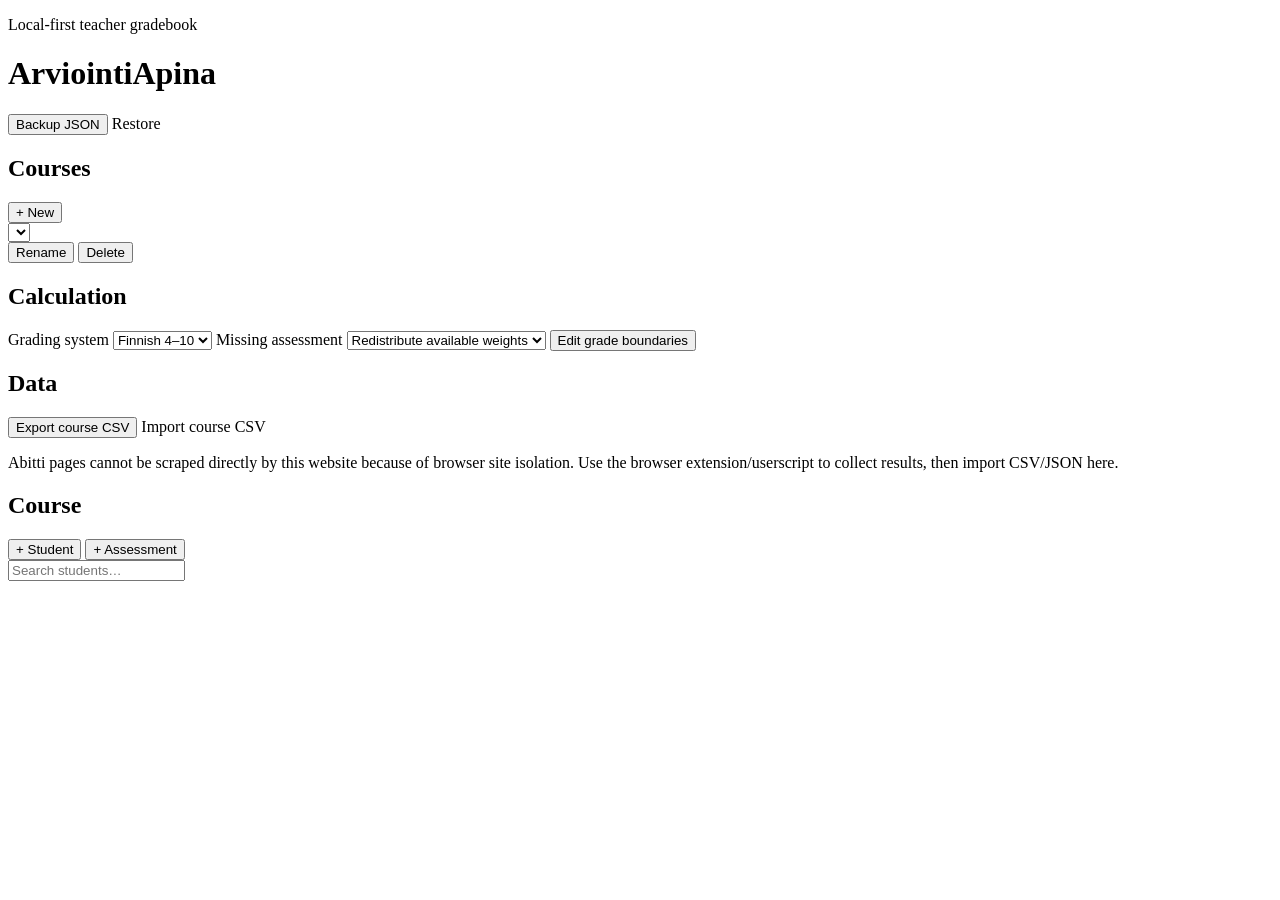
==== web/index.html @ 7890946b "Add web app: web/index.html" ====
<!doctype html>
<html lang="en">
<head>
  <meta charset="utf-8">
  <meta name="viewport" content="width=device-width,initial-scale=1">
  <meta name="description" content="ArviointiApina — local-first course gradebook for Abitti results and weighted course grades.">
  <title>ArviointiApina</title>
  <link rel="stylesheet" href="./styles.css">
</head>
<body>
  <header class="topbar">
    <div>
      <p class="eyebrow">Local-first teacher gradebook</p>
      <h1>ArviointiApina</h1>
    </div>
    <div class="top-actions">
      <button id="export-backup">Backup JSON</button>
      <label class="button" for="restore-backup">Restore</label>
      <input id="restore-backup" type="file" accept=".json,application/json" hidden>
    </div>
  </header>

  <main class="shell">
    <aside class="sidebar">
      <section class="panel">
        <div class="section-head">
          <h2>Courses</h2>
          <button id="add-course" class="small primary">+ New</button>
        </div>
        <select id="course-select" class="wide"></select>
        <div class="button-row">
          <button id="rename-course" class="small">Rename</button>
          <button id="delete-course" class="small danger">Delete</button>
        </div>
      </section>

      <section class="panel">
        <h2>Calculation</h2>
        <label>Grading system
          <select id="grading-system" class="wide">
            <option value="finnish">Finnish 4–10</option>
            <option value="ib">IB 1–7</option>
          </select>
        </label>
        <label>Missing assessment
          <select id="missing-policy" class="wide">
            <option value="redistribute">Redistribute available weights</option>
            <option value="zero">Count missing as zero</option>
          </select>
        </label>
        <button id="edit-boundaries" class="wide">Edit grade boundaries</button>
      </section>

      <section class="panel">
        <h2>Data</h2>
        <button id="export-csv" class="wide">Export course CSV</button>
        <label class="button wide" for="import-csv">Import course CSV</label>
        <input id="import-csv" type="file" accept=".csv,text/csv" hidden>
        <p class="hint">Abitti pages cannot be scraped directly by this website because of browser site isolation. Use the browser extension/userscript to collect results, then import CSV/JSON here.</p>
      </section>
    </aside>

    <section class="workspace">
      <div class="workspace-head">
        <div>
          <p id="course-meta" class="eyebrow"></p>
          <h2 id="course-title">Course</h2>
        </div>
        <div class="button-row">
          <button id="add-student">+ Student</button>
          <button id="add-assessment" class="primary">+ Assessment</button>
        </div>
      </div>

      <div id="summary" class="summary-grid"></div>

      <section class="table-card">
        <div class="table-toolbar">
          <input id="student-search" type="search" placeholder="Search students…">
          <span id="weight-status" class="pill"></span>
        </div>
        <div class="table-wrap">
          <table id="gradebook">
            <thead></thead>
            <tbody></tbody>
          </table>
        </div>
      </section>
    </section>
  </main>

  <dialog id="weights-dialog">
    <form method="dialog" class="dialog-card">
      <div class="section-head">
        <div>
          <p class="eyebrow">Individual weighting</p>
          <h2 id="weights-student"></h2>
        </div>
        <button value="cancel" class="small">Close</button>
      </div>
      <p class="hint">Blank = course default. 0 = exclude this assessment for this student.</p>
      <div id="weights-fields"></div>
      <div class="button-row end">
        <button id="reset-weights" type="button">Reset overrides</button>
        <button id="save-weights" type="button" class="primary">Save</button>
      </div>
    </form>
  </dialog>

  <dialog id="boundaries-dialog">
    <form method="dialog" class="dialog-card">
      <div class="section-head">
        <h2>Grade boundaries</h2>
        <button value="cancel" class="small">Close</button>
      </div>
      <p class="hint">JSON object where each grade maps to the minimum weighted percentage.</p>
      <textarea id="boundaries-json" rows="14"></textarea>
      <div class="button-row end">
        <button id="save-boundaries" type="button" class="primary">Save</button>
      </div>
    </form>
  </dialog>

  <div id="toast" role="status" aria-live="polite"></div>
  <script type="module" src="./app.js"></script>
</body>
</html>
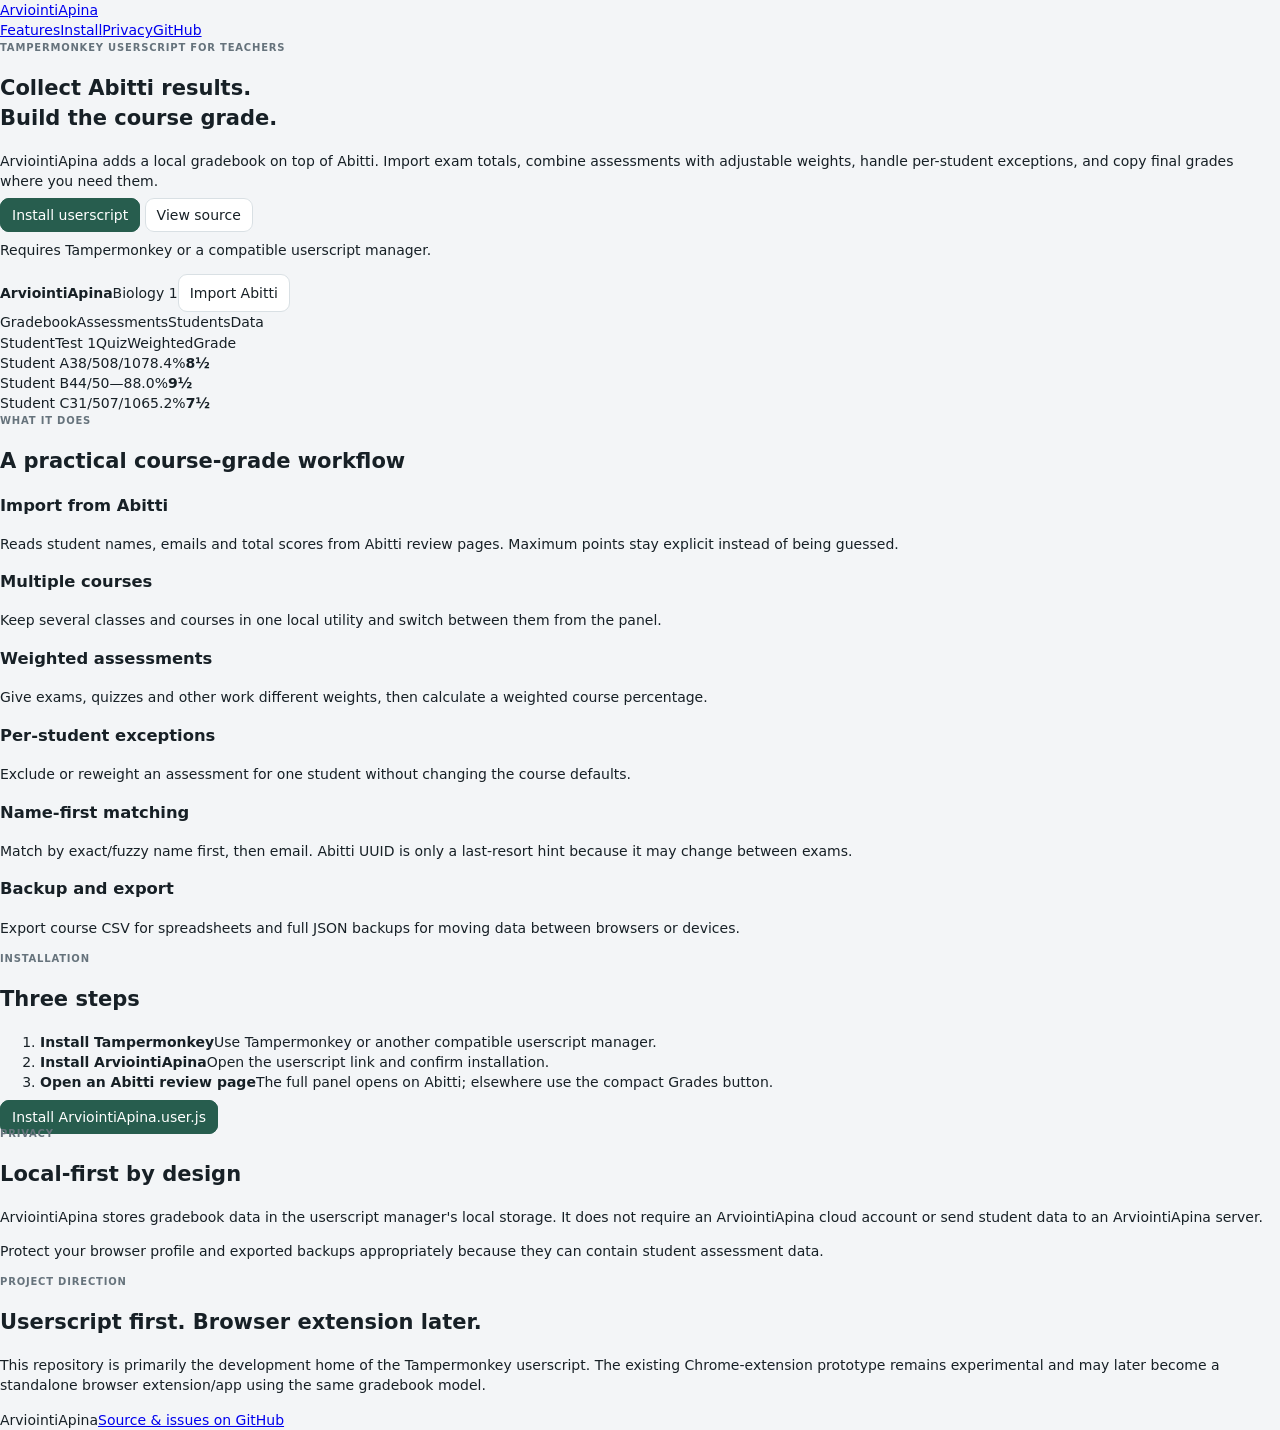
==== commit 86998035: "Turn website into userscript landing page" ====
--- a/web/index.html
+++ b/web/index.html
@@ -1,127 +1,71 @@
 <!doctype html>
 <html lang="en">
 <head>
-  <meta charset="utf-8">
-  <meta name="viewport" content="width=device-width,initial-scale=1">
-  <meta name="description" content="ArviointiApina — local-first course gradebook for Abitti results and weighted course grades.">
-  <title>ArviointiApina</title>
-  <link rel="stylesheet" href="./styles.css">
+<meta charset="utf-8"><meta name="viewport" content="width=device-width,initial-scale=1">
+<meta name="description" content="ArviointiApina is a local-first Tampermonkey gradebook for Abitti.">
+<title>ArviointiApina — Abitti grading helper</title>
+<link rel="stylesheet" href="./styles.css">
 </head>
 <body>
-  <header class="topbar">
-    <div>
-      <p class="eyebrow">Local-first teacher gradebook</p>
-      <h1>ArviointiApina</h1>
+<header class="site-header">
+  <a class="brand" href="./">ArviointiApina</a>
+  <nav><a href="#features">Features</a><a href="#install">Install</a><a href="#privacy">Privacy</a><a href="https://github.com/ljrant/ArviointiApina">GitHub</a></nav>
+</header>
+<main>
+<section class="hero">
+  <div>
+    <p class="eyebrow">Tampermonkey userscript for teachers</p>
+    <h1>Collect Abitti results.<br>Build the course grade.</h1>
+    <p class="lead">ArviointiApina adds a local gradebook on top of Abitti. Import exam totals, combine assessments with adjustable weights, handle per-student exceptions, and copy final grades where you need them.</p>
+    <div class="actions">
+      <a class="button primary" href="https://raw.githubusercontent.com/ljrant/ArviointiApina/main/userscript/ArviointiApina.user.js">Install userscript</a>
+      <a class="button" href="https://github.com/ljrant/ArviointiApina">View source</a>
     </div>
-    <div class="top-actions">
-      <button id="export-backup">Backup JSON</button>
-      <label class="button" for="restore-backup">Restore</label>
-      <input id="restore-backup" type="file" accept=".json,application/json" hidden>
+    <p class="fine">Requires Tampermonkey or a compatible userscript manager.</p>
+  </div>
+  <div class="mockup">
+    <div class="mock-top"><strong>ArviointiApina</strong><span>Biology 1</span><button>Import Abitti</button></div>
+    <div class="tabs"><span class="active">Gradebook</span><span>Assessments</span><span>Students</span><span>Data</span></div>
+    <div class="mock-table">
+      <div class="row head"><span>Student</span><span>Test 1</span><span>Quiz</span><span>Weighted</span><span>Grade</span></div>
+      <div class="row"><span>Student A</span><span>38/50</span><span>8/10</span><span>78.4%</span><strong>8½</strong></div>
+      <div class="row"><span>Student B</span><span>44/50</span><span>—</span><span>88.0%</span><strong>9½</strong></div>
+      <div class="row"><span>Student C</span><span>31/50</span><span>7/10</span><span>65.2%</span><strong>7½</strong></div>
     </div>
-  </header>
+  </div>
+</section>
 
-  <main class="shell">
-    <aside class="sidebar">
-      <section class="panel">
-        <div class="section-head">
-          <h2>Courses</h2>
-          <button id="add-course" class="small primary">+ New</button>
-        </div>
-        <select id="course-select" class="wide"></select>
-        <div class="button-row">
-          <button id="rename-course" class="small">Rename</button>
-          <button id="delete-course" class="small danger">Delete</button>
-        </div>
-      </section>
+<section id="features" class="section">
+  <p class="eyebrow">What it does</p><h2>A practical course-grade workflow</h2>
+  <div class="feature-grid">
+    <article><h3>Import from Abitti</h3><p>Reads student names, emails and total scores from Abitti review pages. Maximum points stay explicit instead of being guessed.</p></article>
+    <article><h3>Multiple courses</h3><p>Keep several classes and courses in one local utility and switch between them from the panel.</p></article>
+    <article><h3>Weighted assessments</h3><p>Give exams, quizzes and other work different weights, then calculate a weighted course percentage.</p></article>
+    <article><h3>Per-student exceptions</h3><p>Exclude or reweight an assessment for one student without changing the course defaults.</p></article>
+    <article><h3>Name-first matching</h3><p>Match by exact/fuzzy name first, then email. Abitti UUID is only a last-resort hint because it may change between exams.</p></article>
+    <article><h3>Backup and export</h3><p>Export course CSV for spreadsheets and full JSON backups for moving data between browsers or devices.</p></article>
+  </div>
+</section>
 
-      <section class="panel">
-        <h2>Calculation</h2>
-        <label>Grading system
-          <select id="grading-system" class="wide">
-            <option value="finnish">Finnish 4–10</option>
-            <option value="ib">IB 1–7</option>
-          </select>
-        </label>
-        <label>Missing assessment
-          <select id="missing-policy" class="wide">
-            <option value="redistribute">Redistribute available weights</option>
-            <option value="zero">Count missing as zero</option>
-          </select>
-        </label>
-        <button id="edit-boundaries" class="wide">Edit grade boundaries</button>
-      </section>
+<section id="install" class="section install">
+  <p class="eyebrow">Installation</p><h2>Three steps</h2>
+  <ol>
+    <li><strong>Install Tampermonkey</strong><span>Use Tampermonkey or another compatible userscript manager.</span></li>
+    <li><strong>Install ArviointiApina</strong><span>Open the userscript link and confirm installation.</span></li>
+    <li><strong>Open an Abitti review page</strong><span>The full panel opens on Abitti; elsewhere use the compact Grades button.</span></li>
+  </ol>
+  <a class="button primary large" href="https://raw.githubusercontent.com/ljrant/ArviointiApina/main/userscript/ArviointiApina.user.js">Install ArviointiApina.user.js</a>
+</section>
 
-      <section class="panel">
-        <h2>Data</h2>
-        <button id="export-csv" class="wide">Export course CSV</button>
-        <label class="button wide" for="import-csv">Import course CSV</label>
-        <input id="import-csv" type="file" accept=".csv,text/csv" hidden>
-        <p class="hint">Abitti pages cannot be scraped directly by this website because of browser site isolation. Use the browser extension/userscript to collect results, then import CSV/JSON here.</p>
-      </section>
-    </aside>
+<section id="privacy" class="section split">
+  <div><p class="eyebrow">Privacy</p><h2>Local-first by design</h2></div>
+  <div><p>ArviointiApina stores gradebook data in the userscript manager's local storage. It does not require an ArviointiApina cloud account or send student data to an ArviointiApina server.</p><p>Protect your browser profile and exported backups appropriately because they can contain student assessment data.</p></div>
+</section>
 
-    <section class="workspace">
-      <div class="workspace-head">
-        <div>
-          <p id="course-meta" class="eyebrow"></p>
-          <h2 id="course-title">Course</h2>
-        </div>
-        <div class="button-row">
-          <button id="add-student">+ Student</button>
-          <button id="add-assessment" class="primary">+ Assessment</button>
-        </div>
-      </div>
-
-      <div id="summary" class="summary-grid"></div>
-
-      <section class="table-card">
-        <div class="table-toolbar">
-          <input id="student-search" type="search" placeholder="Search students…">
-          <span id="weight-status" class="pill"></span>
-        </div>
-        <div class="table-wrap">
-          <table id="gradebook">
-            <thead></thead>
-            <tbody></tbody>
-          </table>
-        </div>
-      </section>
-    </section>
-  </main>
-
-  <dialog id="weights-dialog">
-    <form method="dialog" class="dialog-card">
-      <div class="section-head">
-        <div>
-          <p class="eyebrow">Individual weighting</p>
-          <h2 id="weights-student"></h2>
-        </div>
-        <button value="cancel" class="small">Close</button>
-      </div>
-      <p class="hint">Blank = course default. 0 = exclude this assessment for this student.</p>
-      <div id="weights-fields"></div>
-      <div class="button-row end">
-        <button id="reset-weights" type="button">Reset overrides</button>
-        <button id="save-weights" type="button" class="primary">Save</button>
-      </div>
-    </form>
-  </dialog>
-
-  <dialog id="boundaries-dialog">
-    <form method="dialog" class="dialog-card">
-      <div class="section-head">
-        <h2>Grade boundaries</h2>
-        <button value="cancel" class="small">Close</button>
-      </div>
-      <p class="hint">JSON object where each grade maps to the minimum weighted percentage.</p>
-      <textarea id="boundaries-json" rows="14"></textarea>
-      <div class="button-row end">
-        <button id="save-boundaries" type="button" class="primary">Save</button>
-      </div>
-    </form>
-  </dialog>
-
-  <div id="toast" role="status" aria-live="polite"></div>
-  <script type="module" src="./app.js"></script>
-</body>
-</html>
+<section class="section roadmap">
+  <div><p class="eyebrow">Project direction</p><h2>Userscript first. Browser extension later.</h2></div>
+  <p>This repository is primarily the development home of the Tampermonkey userscript. The existing Chrome-extension prototype remains experimental and may later become a standalone browser extension/app using the same gradebook model.</p>
+</section>
+</main>
+<footer><span>ArviointiApina</span><a href="https://github.com/ljrant/ArviointiApina">Source & issues on GitHub</a></footer>
+</body></html>
--- a/web/styles.css
+++ b/web/styles.css
@@ -0,0 +1,44 @@
+:root {
+  color-scheme: light;
+  --bg:#f3f5f7; --surface:#fff; --surface-2:#f8fafb; --text:#172026;
+  --muted:#66737c; --border:#d9e0e4; --accent:#275d4e; --accent-2:#e7f1ed;
+  --danger:#a02f2f; --shadow:0 12px 35px rgba(28,42,49,.08); --radius:14px;
+}
+*{box-sizing:border-box}
+body{margin:0;background:var(--bg);color:var(--text);font:14px/1.45 Inter,ui-sans-serif,system-ui,-apple-system,BlinkMacSystemFont,"Segoe UI",sans-serif}
+button,.button,input,select,textarea{font:inherit}
+button,.button{border:1px solid var(--border);background:#fff;color:var(--text);border-radius:9px;padding:8px 11px;cursor:pointer;text-decoration:none;text-align:center}
+button:hover,.button:hover{border-color:#9aa9b1;background:#fbfcfc}
+button.primary,.button.primary{background:var(--accent);border-color:var(--accent);color:#fff}
+button.danger{color:var(--danger)}
+button.small{padding:6px 8px;font-size:12px}
+input,select,textarea{border:1px solid var(--border);border-radius:9px;background:#fff;color:var(--text);padding:8px 9px}
+textarea{width:100%;font-family:ui-monospace,SFMono-Regular,Consolas,monospace}
+.wide{width:100%;display:block}
+.topbar{height:76px;padding:12px 22px;background:var(--surface);border-bottom:1px solid var(--border);display:flex;align-items:center;justify-content:space-between;position:sticky;top:0;z-index:10}
+.topbar h1,.workspace-head h2,.panel h2{margin:0}
+.topbar h1{font-size:22px}.eyebrow{margin:0 0 2px;text-transform:uppercase;letter-spacing:.08em;font-size:10px;font-weight:700;color:var(--muted)}
+.top-actions,.button-row{display:flex;gap:7px;align-items:center;flex-wrap:wrap}.button-row.end{justify-content:flex-end}
+.shell{display:grid;grid-template-columns:260px minmax(0,1fr);min-height:calc(100vh - 76px)}
+.sidebar{padding:14px;border-right:1px solid var(--border);background:#eef2f3}
+.panel{background:var(--surface);border:1px solid var(--border);border-radius:var(--radius);padding:12px;margin-bottom:12px;box-shadow:0 4px 12px rgba(28,42,49,.03)}
+.panel h2{font-size:14px;margin-bottom:10px}.panel label{display:block;color:var(--muted);font-size:12px;margin:10px 0}.panel label select{margin-top:4px;color:var(--text)}
+.section-head{display:flex;align-items:center;justify-content:space-between;gap:10px}.hint{font-size:11px;color:var(--muted);margin:9px 0}
+.workspace{padding:18px;min-width:0}.workspace-head{display:flex;align-items:center;justify-content:space-between;gap:12px;margin-bottom:14px}.workspace-head h2{font-size:23px}
+.summary-grid{display:grid;grid-template-columns:repeat(4,minmax(120px,1fr));gap:10px;margin-bottom:14px}
+.stat{background:var(--surface);border:1px solid var(--border);border-radius:12px;padding:12px}.stat strong{display:block;font-size:21px}.stat span{font-size:11px;color:var(--muted)}
+.table-card{background:var(--surface);border:1px solid var(--border);border-radius:var(--radius);box-shadow:var(--shadow);overflow:hidden}
+.table-toolbar{padding:10px;border-bottom:1px solid var(--border);display:flex;justify-content:space-between;gap:10px}.table-toolbar input{width:min(320px,100%)}
+.pill{display:inline-flex;align-items:center;padding:4px 8px;border-radius:999px;background:var(--surface-2);border:1px solid var(--border);font-size:11px;color:var(--muted)}
+.pill.bad{color:var(--danger);background:#fff3f3;border-color:#e8bcbc}
+.table-wrap{overflow:auto;max-height:calc(100vh - 245px)}
+table{width:100%;border-collapse:separate;border-spacing:0;font-size:12px}th,td{padding:7px 8px;border-right:1px solid var(--border);border-bottom:1px solid var(--border);white-space:nowrap;background:#fff;vertical-align:middle}th{position:sticky;top:0;background:#f6f8f9;z-index:2;text-align:left;font-size:11px}
+th.student,td.student{position:sticky;left:0;z-index:1}th.student{z-index:3;background:#f6f8f9}td.student{font-weight:600}
+.cell-input{width:68px;padding:5px 6px}.assessment-head{min-width:150px}.assessment-head input{width:118px;padding:4px 5px;font-size:11px}.assessment-meta{display:flex;gap:4px;margin-top:4px}.assessment-meta input{width:56px}
+.grade-button{min-width:42px;padding:5px 7px;font-weight:700}.muted{color:var(--muted)}
+.icon-btn{padding:4px 6px;font-size:11px}
+dialog{border:0;padding:0;border-radius:16px;box-shadow:0 24px 70px rgba(0,0,0,.28);width:min(560px,calc(100vw - 32px))}dialog::backdrop{background:rgba(20,29,34,.45)}.dialog-card{padding:16px}.dialog-card h2{margin:0}
+.weight-row{display:grid;grid-template-columns:minmax(0,1fr) 90px;gap:10px;align-items:center;margin:8px 0}.weight-row input{width:100%}
+#toast{position:fixed;right:18px;bottom:18px;background:#172026;color:#fff;border-radius:9px;padding:9px 12px;opacity:0;pointer-events:none;transition:.18s;z-index:30}#toast.show{opacity:1}
+@media(max-width:850px){.shell{grid-template-columns:1fr}.sidebar{border-right:0;border-bottom:1px solid var(--border);display:grid;grid-template-columns:repeat(3,1fr);gap:10px}.panel{margin:0}.summary-grid{grid-template-columns:repeat(2,1fr)}}
+@media(max-width:620px){.topbar{height:auto;align-items:flex-start}.shell{min-height:0}.sidebar{display:block}.panel{margin-bottom:10px}.workspace{padding:10px}.workspace-head{align-items:flex-start;flex-direction:column}.summary-grid{grid-template-columns:1fr 1fr}.table-wrap{max-height:none}}
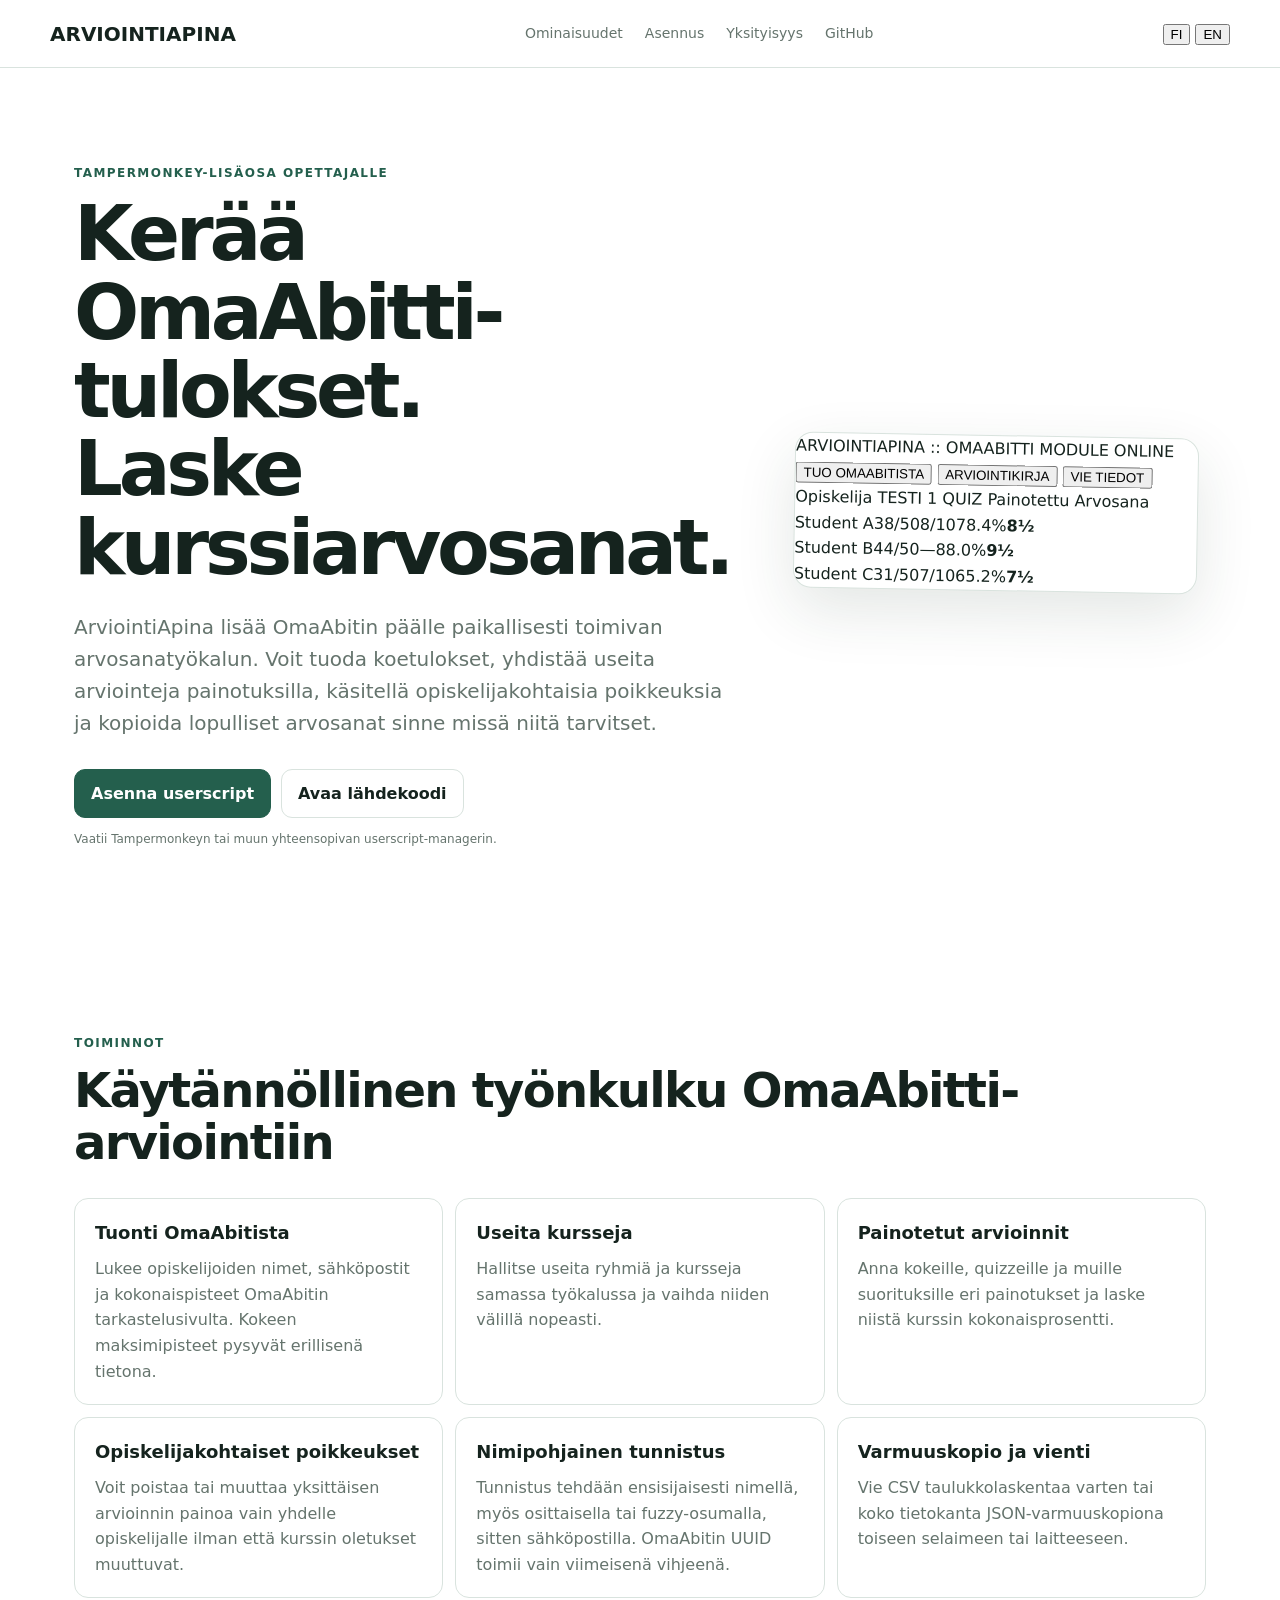
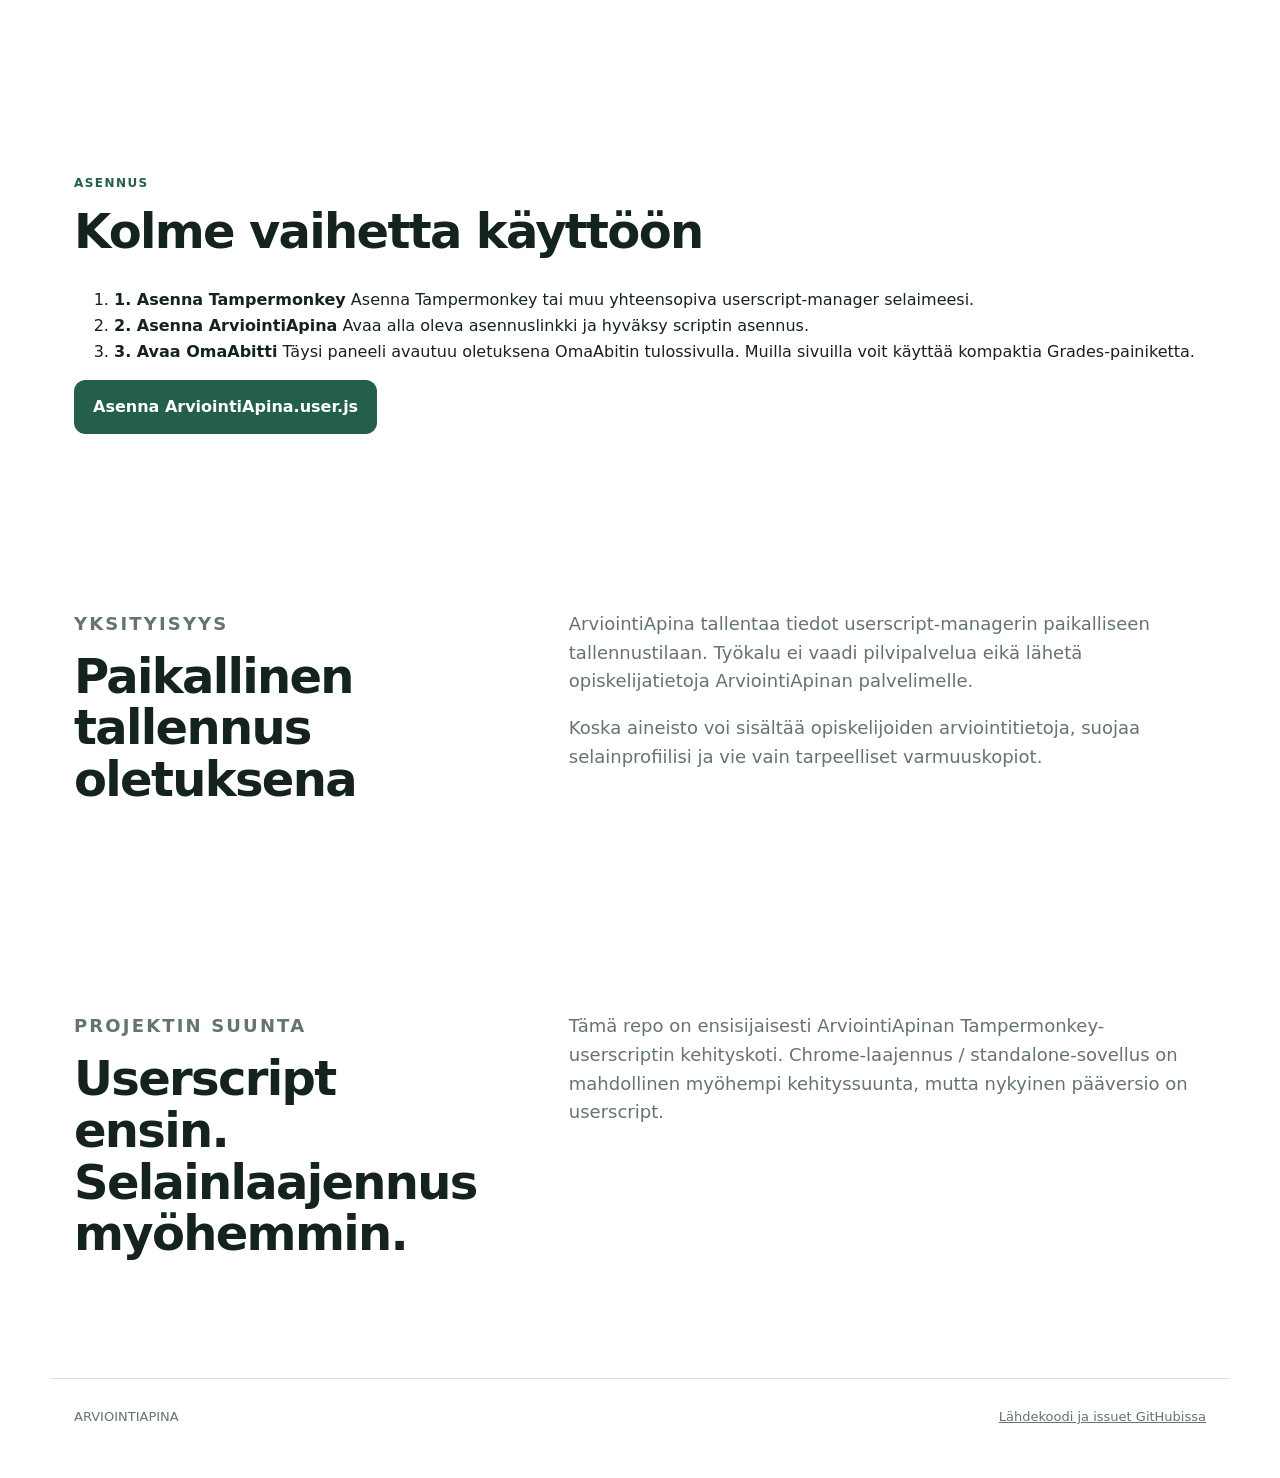
==== commit ab4cb4bb: "Add Finnish-first bilingual retro landing page" ====
--- a/web/index.html
+++ b/web/index.html
@@ -1,71 +1,170 @@
 <!doctype html>
-<html lang="en">
+<html lang="fi">
 <head>
-<meta charset="utf-8"><meta name="viewport" content="width=device-width,initial-scale=1">
-<meta name="description" content="ArviointiApina is a local-first Tampermonkey gradebook for Abitti.">
-<title>ArviointiApina — Abitti grading helper</title>
-<link rel="stylesheet" href="./styles.css">
+  <meta charset="utf-8">
+  <meta name="viewport" content="width=device-width,initial-scale=1">
+  <meta name="description" content="ArviointiApina on paikallisesti toimiva Tampermonkey-työkalu OmaAbitti-arvioinnin ja kurssiarvosanojen hallintaan.">
+  <title>ArviointiApina — OmaAbitti-arvioinnin apuri</title>
+  <link rel="stylesheet" href="./styles.css">
+  <script defer src="./site.js"></script>
 </head>
 <body>
-<header class="site-header">
-  <a class="brand" href="./">ArviointiApina</a>
-  <nav><a href="#features">Features</a><a href="#install">Install</a><a href="#privacy">Privacy</a><a href="https://github.com/ljrant/ArviointiApina">GitHub</a></nav>
-</header>
-<main>
-<section class="hero">
-  <div>
-    <p class="eyebrow">Tampermonkey userscript for teachers</p>
-    <h1>Collect Abitti results.<br>Build the course grade.</h1>
-    <p class="lead">ArviointiApina adds a local gradebook on top of Abitti. Import exam totals, combine assessments with adjustable weights, handle per-student exceptions, and copy final grades where you need them.</p>
-    <div class="actions">
-      <a class="button primary" href="https://raw.githubusercontent.com/ljrant/ArviointiApina/main/userscript/ArviointiApina.user.js">Install userscript</a>
-      <a class="button" href="https://github.com/ljrant/ArviointiApina">View source</a>
+  <div class="scanlines" aria-hidden="true"></div>
+
+  <header class="site-header frame">
+    <a class="brand" href="./">ARVIOINTIAPINA</a>
+
+    <nav class="main-nav">
+      <a href="#features" data-i18n="nav_features">Ominaisuudet</a>
+      <a href="#install" data-i18n="nav_install">Asennus</a>
+      <a href="#privacy" data-i18n="nav_privacy">Yksityisyys</a>
+      <a href="https://github.com/ljrant/ArviointiApina">GitHub</a>
+    </nav>
+
+    <div class="lang-switch" aria-label="Kielivalinta">
+      <button class="lang-btn active" data-lang="fi">FI</button>
+      <button class="lang-btn" data-lang="en">EN</button>
     </div>
-    <p class="fine">Requires Tampermonkey or a compatible userscript manager.</p>
-  </div>
-  <div class="mockup">
-    <div class="mock-top"><strong>ArviointiApina</strong><span>Biology 1</span><button>Import Abitti</button></div>
-    <div class="tabs"><span class="active">Gradebook</span><span>Assessments</span><span>Students</span><span>Data</span></div>
-    <div class="mock-table">
-      <div class="row head"><span>Student</span><span>Test 1</span><span>Quiz</span><span>Weighted</span><span>Grade</span></div>
-      <div class="row"><span>Student A</span><span>38/50</span><span>8/10</span><span>78.4%</span><strong>8½</strong></div>
-      <div class="row"><span>Student B</span><span>44/50</span><span>—</span><span>88.0%</span><strong>9½</strong></div>
-      <div class="row"><span>Student C</span><span>31/50</span><span>7/10</span><span>65.2%</span><strong>7½</strong></div>
-    </div>
-  </div>
-</section>
+  </header>
 
-<section id="features" class="section">
-  <p class="eyebrow">What it does</p><h2>A practical course-grade workflow</h2>
-  <div class="feature-grid">
-    <article><h3>Import from Abitti</h3><p>Reads student names, emails and total scores from Abitti review pages. Maximum points stay explicit instead of being guessed.</p></article>
-    <article><h3>Multiple courses</h3><p>Keep several classes and courses in one local utility and switch between them from the panel.</p></article>
-    <article><h3>Weighted assessments</h3><p>Give exams, quizzes and other work different weights, then calculate a weighted course percentage.</p></article>
-    <article><h3>Per-student exceptions</h3><p>Exclude or reweight an assessment for one student without changing the course defaults.</p></article>
-    <article><h3>Name-first matching</h3><p>Match by exact/fuzzy name first, then email. Abitti UUID is only a last-resort hint because it may change between exams.</p></article>
-    <article><h3>Backup and export</h3><p>Export course CSV for spreadsheets and full JSON backups for moving data between browsers or devices.</p></article>
-  </div>
-</section>
+  <main>
+    <section class="hero">
+      <div class="hero-copy panel">
+        <p class="eyebrow" data-i18n="hero_eyebrow">Tampermonkey-lisäosa opettajalle</p>
+        <h1 data-i18n="hero_title">Kerää OmaAbitti-tulokset.<br>Laske kurssiarvosanat.</h1>
+        <p class="lead" data-i18n="hero_lead">
+          ArviointiApina lisää OmaAbitin päälle paikallisesti toimivan arvosanatyökalun.
+          Voit tuoda koetulokset, yhdistää useita arviointeja painotuksilla,
+          käsitellä opiskelijakohtaisia poikkeuksia ja kopioida lopulliset arvosanat sinne missä niitä tarvitset.
+        </p>
 
-<section id="install" class="section install">
-  <p class="eyebrow">Installation</p><h2>Three steps</h2>
-  <ol>
-    <li><strong>Install Tampermonkey</strong><span>Use Tampermonkey or another compatible userscript manager.</span></li>
-    <li><strong>Install ArviointiApina</strong><span>Open the userscript link and confirm installation.</span></li>
-    <li><strong>Open an Abitti review page</strong><span>The full panel opens on Abitti; elsewhere use the compact Grades button.</span></li>
-  </ol>
-  <a class="button primary large" href="https://raw.githubusercontent.com/ljrant/ArviointiApina/main/userscript/ArviointiApina.user.js">Install ArviointiApina.user.js</a>
-</section>
+        <div class="actions">
+          <a class="button primary" href="https://raw.githubusercontent.com/ljrant/ArviointiApina/main/userscript/ArviointiApina.user.js" data-i18n="hero_install">Asenna userscript</a>
+          <a class="button" href="https://github.com/ljrant/ArviointiApina" data-i18n="hero_source">Avaa lähdekoodi</a>
+        </div>
 
-<section id="privacy" class="section split">
-  <div><p class="eyebrow">Privacy</p><h2>Local-first by design</h2></div>
-  <div><p>ArviointiApina stores gradebook data in the userscript manager's local storage. It does not require an ArviointiApina cloud account or send student data to an ArviointiApina server.</p><p>Protect your browser profile and exported backups appropriately because they can contain student assessment data.</p></div>
-</section>
+        <p class="fine" data-i18n="hero_fine">Vaatii Tampermonkeyn tai muun yhteensopivan userscript-managerin.</p>
+      </div>
 
-<section class="section roadmap">
-  <div><p class="eyebrow">Project direction</p><h2>Userscript first. Browser extension later.</h2></div>
-  <p>This repository is primarily the development home of the Tampermonkey userscript. The existing Chrome-extension prototype remains experimental and may later become a standalone browser extension/app using the same gradebook model.</p>
-</section>
-</main>
-<footer><span>ArviointiApina</span><a href="https://github.com/ljrant/ArviointiApina">Source & issues on GitHub</a></footer>
-</body></html>+      <div class="mockup panel" aria-label="ArviointiApinan käyttöliittymäesikatselu">
+        <div class="mock-titlebar">
+          <span>ARVIOINTIAPINA :: OMAABITTI MODULE</span>
+          <span class="status-dot">ONLINE</span>
+        </div>
+
+        <div class="mock-toolbar">
+          <button data-i18n="mock_import">TUO OMAABITISTA</button>
+          <button data-i18n="mock_gradebook">ARVIOINTIKIRJA</button>
+          <button data-i18n="mock_export">VIE TIEDOT</button>
+        </div>
+
+        <div class="mock-window">
+          <div class="mock-row mock-head">
+            <span data-i18n="table_student">Opiskelija</span>
+            <span>TESTI 1</span>
+            <span>QUIZ</span>
+            <span data-i18n="table_weighted">Painotettu</span>
+            <span data-i18n="table_grade">Arvosana</span>
+          </div>
+          <div class="mock-row"><span>Student A</span><span>38/50</span><span>8/10</span><span>78.4%</span><strong>8½</strong></div>
+          <div class="mock-row"><span>Student B</span><span>44/50</span><span>—</span><span>88.0%</span><strong>9½</strong></div>
+          <div class="mock-row"><span>Student C</span><span>31/50</span><span>7/10</span><span>65.2%</span><strong>7½</strong></div>
+        </div>
+      </div>
+    </section>
+
+    <section id="features" class="section">
+      <div class="section-heading panel">
+        <p class="eyebrow" data-i18n="features_eyebrow">Toiminnot</p>
+        <h2 data-i18n="features_title">Käytännöllinen työnkulku OmaAbitti-arviointiin</h2>
+      </div>
+
+      <div class="feature-grid">
+        <article class="panel">
+          <h3 data-i18n="f1_title">Tuonti OmaAbitista</h3>
+          <p data-i18n="f1_text">Lukee opiskelijoiden nimet, sähköpostit ja kokonaispisteet OmaAbitin tarkastelusivulta. Kokeen maksimipisteet pysyvät erillisenä tietona.</p>
+        </article>
+
+        <article class="panel">
+          <h3 data-i18n="f2_title">Useita kursseja</h3>
+          <p data-i18n="f2_text">Hallitse useita ryhmiä ja kursseja samassa työkalussa ja vaihda niiden välillä nopeasti.</p>
+        </article>
+
+        <article class="panel">
+          <h3 data-i18n="f3_title">Painotetut arvioinnit</h3>
+          <p data-i18n="f3_text">Anna kokeille, quizzeille ja muille suorituksille eri painotukset ja laske niistä kurssin kokonaisprosentti.</p>
+        </article>
+
+        <article class="panel">
+          <h3 data-i18n="f4_title">Opiskelijakohtaiset poikkeukset</h3>
+          <p data-i18n="f4_text">Voit poistaa tai muuttaa yksittäisen arvioinnin painoa vain yhdelle opiskelijalle ilman että kurssin oletukset muuttuvat.</p>
+        </article>
+
+        <article class="panel">
+          <h3 data-i18n="f5_title">Nimipohjainen tunnistus</h3>
+          <p data-i18n="f5_text">Tunnistus tehdään ensisijaisesti nimellä, myös osittaisella tai fuzzy-osumalla, sitten sähköpostilla. OmaAbitin UUID toimii vain viimeisenä vihjeenä.</p>
+        </article>
+
+        <article class="panel">
+          <h3 data-i18n="f6_title">Varmuuskopio ja vienti</h3>
+          <p data-i18n="f6_text">Vie CSV taulukkolaskentaa varten tai koko tietokanta JSON-varmuuskopiona toiseen selaimeen tai laitteeseen.</p>
+        </article>
+      </div>
+    </section>
+
+    <section id="install" class="section">
+      <div class="section-heading panel">
+        <p class="eyebrow" data-i18n="install_eyebrow">Asennus</p>
+        <h2 data-i18n="install_title">Kolme vaihetta käyttöön</h2>
+      </div>
+
+      <ol class="steps">
+        <li class="panel">
+          <strong data-i18n="s1_title">1. Asenna Tampermonkey</strong>
+          <span data-i18n="s1_text">Asenna Tampermonkey tai muu yhteensopiva userscript-manager selaimeesi.</span>
+        </li>
+        <li class="panel">
+          <strong data-i18n="s2_title">2. Asenna ArviointiApina</strong>
+          <span data-i18n="s2_text">Avaa alla oleva asennuslinkki ja hyväksy scriptin asennus.</span>
+        </li>
+        <li class="panel">
+          <strong data-i18n="s3_title">3. Avaa OmaAbitti</strong>
+          <span data-i18n="s3_text">Täysi paneeli avautuu oletuksena OmaAbitin tulossivulla. Muilla sivuilla voit käyttää kompaktia Grades-painiketta.</span>
+        </li>
+      </ol>
+
+      <div class="cta-panel panel">
+        <a class="button primary large" href="https://raw.githubusercontent.com/ljrant/ArviointiApina/main/userscript/ArviointiApina.user.js" data-i18n="install_cta">Asenna ArviointiApina.user.js</a>
+      </div>
+    </section>
+
+    <section id="privacy" class="section split">
+      <div class="panel">
+        <p class="eyebrow" data-i18n="privacy_eyebrow">Yksityisyys</p>
+        <h2 data-i18n="privacy_title">Paikallinen tallennus oletuksena</h2>
+      </div>
+
+      <div class="panel">
+        <p data-i18n="privacy_text1">ArviointiApina tallentaa tiedot userscript-managerin paikalliseen tallennustilaan. Työkalu ei vaadi pilvipalvelua eikä lähetä opiskelijatietoja ArviointiApinan palvelimelle.</p>
+        <p data-i18n="privacy_text2">Koska aineisto voi sisältää opiskelijoiden arviointitietoja, suojaa selainprofiilisi ja vie vain tarpeelliset varmuuskopiot.</p>
+      </div>
+    </section>
+
+    <section class="section split">
+      <div class="panel">
+        <p class="eyebrow" data-i18n="roadmap_eyebrow">Projektin suunta</p>
+        <h2 data-i18n="roadmap_title">Userscript ensin. Selainlaajennus myöhemmin.</h2>
+      </div>
+
+      <div class="panel">
+        <p data-i18n="roadmap_text">Tämä repo on ensisijaisesti ArviointiApinan Tampermonkey-userscriptin kehityskoti. Chrome-laajennus / standalone-sovellus on mahdollinen myöhempi kehityssuunta, mutta nykyinen pääversio on userscript.</p>
+      </div>
+    </section>
+  </main>
+
+  <footer class="site-footer frame">
+    <span>ARVIOINTIAPINA</span>
+    <a href="https://github.com/ljrant/ArviointiApina" data-i18n="footer_link">Lähdekoodi ja issuet GitHubissa</a>
+  </footer>
+</body>
+</html>
--- a/web/styles.css
+++ b/web/styles.css
@@ -1,44 +1,9 @@
-:root {
-  color-scheme: light;
-  --bg:#f3f5f7; --surface:#fff; --surface-2:#f8fafb; --text:#172026;
-  --muted:#66737c; --border:#d9e0e4; --accent:#275d4e; --accent-2:#e7f1ed;
-  --danger:#a02f2f; --shadow:0 12px 35px rgba(28,42,49,.08); --radius:14px;
-}
-*{box-sizing:border-box}
-body{margin:0;background:var(--bg);color:var(--text);font:14px/1.45 Inter,ui-sans-serif,system-ui,-apple-system,BlinkMacSystemFont,"Segoe UI",sans-serif}
-button,.button,input,select,textarea{font:inherit}
-button,.button{border:1px solid var(--border);background:#fff;color:var(--text);border-radius:9px;padding:8px 11px;cursor:pointer;text-decoration:none;text-align:center}
-button:hover,.button:hover{border-color:#9aa9b1;background:#fbfcfc}
-button.primary,.button.primary{background:var(--accent);border-color:var(--accent);color:#fff}
-button.danger{color:var(--danger)}
-button.small{padding:6px 8px;font-size:12px}
-input,select,textarea{border:1px solid var(--border);border-radius:9px;background:#fff;color:var(--text);padding:8px 9px}
-textarea{width:100%;font-family:ui-monospace,SFMono-Regular,Consolas,monospace}
-.wide{width:100%;display:block}
-.topbar{height:76px;padding:12px 22px;background:var(--surface);border-bottom:1px solid var(--border);display:flex;align-items:center;justify-content:space-between;position:sticky;top:0;z-index:10}
-.topbar h1,.workspace-head h2,.panel h2{margin:0}
-.topbar h1{font-size:22px}.eyebrow{margin:0 0 2px;text-transform:uppercase;letter-spacing:.08em;font-size:10px;font-weight:700;color:var(--muted)}
-.top-actions,.button-row{display:flex;gap:7px;align-items:center;flex-wrap:wrap}.button-row.end{justify-content:flex-end}
-.shell{display:grid;grid-template-columns:260px minmax(0,1fr);min-height:calc(100vh - 76px)}
-.sidebar{padding:14px;border-right:1px solid var(--border);background:#eef2f3}
-.panel{background:var(--surface);border:1px solid var(--border);border-radius:var(--radius);padding:12px;margin-bottom:12px;box-shadow:0 4px 12px rgba(28,42,49,.03)}
-.panel h2{font-size:14px;margin-bottom:10px}.panel label{display:block;color:var(--muted);font-size:12px;margin:10px 0}.panel label select{margin-top:4px;color:var(--text)}
-.section-head{display:flex;align-items:center;justify-content:space-between;gap:10px}.hint{font-size:11px;color:var(--muted);margin:9px 0}
-.workspace{padding:18px;min-width:0}.workspace-head{display:flex;align-items:center;justify-content:space-between;gap:12px;margin-bottom:14px}.workspace-head h2{font-size:23px}
-.summary-grid{display:grid;grid-template-columns:repeat(4,minmax(120px,1fr));gap:10px;margin-bottom:14px}
-.stat{background:var(--surface);border:1px solid var(--border);border-radius:12px;padding:12px}.stat strong{display:block;font-size:21px}.stat span{font-size:11px;color:var(--muted)}
-.table-card{background:var(--surface);border:1px solid var(--border);border-radius:var(--radius);box-shadow:var(--shadow);overflow:hidden}
-.table-toolbar{padding:10px;border-bottom:1px solid var(--border);display:flex;justify-content:space-between;gap:10px}.table-toolbar input{width:min(320px,100%)}
-.pill{display:inline-flex;align-items:center;padding:4px 8px;border-radius:999px;background:var(--surface-2);border:1px solid var(--border);font-size:11px;color:var(--muted)}
-.pill.bad{color:var(--danger);background:#fff3f3;border-color:#e8bcbc}
-.table-wrap{overflow:auto;max-height:calc(100vh - 245px)}
-table{width:100%;border-collapse:separate;border-spacing:0;font-size:12px}th,td{padding:7px 8px;border-right:1px solid var(--border);border-bottom:1px solid var(--border);white-space:nowrap;background:#fff;vertical-align:middle}th{position:sticky;top:0;background:#f6f8f9;z-index:2;text-align:left;font-size:11px}
-th.student,td.student{position:sticky;left:0;z-index:1}th.student{z-index:3;background:#f6f8f9}td.student{font-weight:600}
-.cell-input{width:68px;padding:5px 6px}.assessment-head{min-width:150px}.assessment-head input{width:118px;padding:4px 5px;font-size:11px}.assessment-meta{display:flex;gap:4px;margin-top:4px}.assessment-meta input{width:56px}
-.grade-button{min-width:42px;padding:5px 7px;font-weight:700}.muted{color:var(--muted)}
-.icon-btn{padding:4px 6px;font-size:11px}
-dialog{border:0;padding:0;border-radius:16px;box-shadow:0 24px 70px rgba(0,0,0,.28);width:min(560px,calc(100vw - 32px))}dialog::backdrop{background:rgba(20,29,34,.45)}.dialog-card{padding:16px}.dialog-card h2{margin:0}
-.weight-row{display:grid;grid-template-columns:minmax(0,1fr) 90px;gap:10px;align-items:center;margin:8px 0}.weight-row input{width:100%}
-#toast{position:fixed;right:18px;bottom:18px;background:#172026;color:#fff;border-radius:9px;padding:9px 12px;opacity:0;pointer-events:none;transition:.18s;z-index:30}#toast.show{opacity:1}
-@media(max-width:850px){.shell{grid-template-columns:1fr}.sidebar{border-right:0;border-bottom:1px solid var(--border);display:grid;grid-template-columns:repeat(3,1fr);gap:10px}.panel{margin:0}.summary-grid{grid-template-columns:repeat(2,1fr)}}
-@media(max-width:620px){.topbar{height:auto;align-items:flex-start}.shell{min-height:0}.sidebar{display:block}.panel{margin-bottom:10px}.workspace{padding:10px}.workspace-head{align-items:flex-start;flex-direction:column}.summary-grid{grid-template-columns:1fr 1fr}.table-wrap{max-height:none}}
+:root{--ink:#15231e;--muted:#65746d;--line:#d9e3de;--paper:#fff;--wash:#f2f6f4;--accent:#245f4d;--accent-dark:#194638;--soft:#e7f1ed;--shadow:0 22px 60px rgba(29,54,45,.12)}
+*{box-sizing:border-box}html{scroll-behavior:smooth}body{margin:0;background:var(--paper);color:var(--ink);font:16px/1.6 Inter,system-ui,-apple-system,"Segoe UI",sans-serif}a{color:inherit}
+.site-header{height:68px;display:flex;align-items:center;justify-content:space-between;padding:0 max(24px,calc((100vw - 1180px)/2));border-bottom:1px solid var(--line);position:sticky;top:0;background:#fffc;backdrop-filter:blur(14px);z-index:10}.brand{text-decoration:none;font-weight:850;font-size:20px}.site-header nav{display:flex;gap:22px}.site-header nav a{text-decoration:none;color:var(--muted);font-size:14px}
+.hero{max-width:1180px;margin:auto;padding:96px 24px 84px;display:grid;grid-template-columns:1.02fr .98fr;gap:64px;align-items:center}.eyebrow{text-transform:uppercase;letter-spacing:.12em;font-size:12px;font-weight:800;color:var(--accent);margin:0 0 12px}.hero h1{font-size:clamp(46px,6vw,78px);line-height:1.02;letter-spacing:-.055em;margin:0 0 24px}.lead{font-size:20px;color:var(--muted);max-width:650px;margin:0 0 30px}.actions{display:flex;gap:10px;flex-wrap:wrap}.button{display:inline-flex;align-items:center;justify-content:center;border:1px solid var(--line);border-radius:11px;padding:11px 16px;text-decoration:none;font-weight:750;background:#fff}.button.primary{background:var(--accent);border-color:var(--accent);color:#fff}.button.primary:hover{background:var(--accent-dark)}.button.large{padding:13px 18px}.fine{font-size:12px;color:var(--muted)}
+.mockup{border:1px solid var(--line);border-radius:18px;background:#fff;box-shadow:var(--shadow);overflow:hidden;transform:rotate(1deg)}.mock-top{display:flex;align-items:center;gap:10px;padding:12px;border-bottom:1px solid var(--line);background:#f6f9f7}.mock-top strong{margin-right:auto}.mock-top span{font-size:13px;color:var(--muted)}.mock-top button{border:0;border-radius:8px;background:var(--accent);color:#fff;padding:7px 9px;font-weight:700}.tabs{display:flex;gap:18px;padding:11px 14px;border-bottom:1px solid var(--line);font-size:12px;color:var(--muted)}.tabs .active{color:var(--ink);font-weight:800}.mock-table{font-size:12px}.row{display:grid;grid-template-columns:1.5fr 1fr .8fr .9fr .6fr;border-bottom:1px solid var(--line)}.row span,.row strong{padding:10px;border-right:1px solid var(--line)}.row.head{background:#fafcfb;font-weight:800;color:#5d6d65}
+.section{max-width:1180px;margin:auto;padding:88px 24px}.section h2{font-size:clamp(32px,4vw,48px);line-height:1.08;letter-spacing:-.035em;margin:0 0 30px}.feature-grid{display:grid;grid-template-columns:repeat(3,1fr);gap:12px}.feature-grid article{border:1px solid var(--line);border-radius:14px;padding:20px}.feature-grid h3{margin:0 0 8px;font-size:18px}.feature-grid p{margin:0;color:var(--muted)}
+.install{background:var(--wash);max-width:none;padding-left:max(24px,calc((100vw - 1180px)/2));padding-right:max(24px,calc((100vw - 1180px)/2))}.install ol{list-style:none;padding:0;margin:34px 0;display:grid;grid-template-columns:repeat(3,1fr);gap:14px;counter-reset:steps}.install li{counter-increment:steps;background:#fff;border:1px solid var(--line);border-radius:14px;padding:20px}.install li:before{content:counter(steps);display:grid;place-items:center;width:28px;height:28px;border-radius:50%;background:var(--soft);color:var(--accent);font-weight:850;margin-bottom:14px}.install li strong,.install li span{display:block}.install li span{color:var(--muted);font-size:14px;margin-top:5px}
+.split,.roadmap{display:grid;grid-template-columns:.8fr 1.2fr;gap:70px}.split p,.roadmap p{color:var(--muted);font-size:18px;margin-top:0}.roadmap{border-top:1px solid var(--line)}footer{border-top:1px solid var(--line);max-width:1180px;margin:auto;padding:28px 24px 50px;display:flex;justify-content:space-between;color:var(--muted);font-size:13px}
+@media(max-width:900px){.hero{grid-template-columns:1fr;padding-top:62px}.mockup{transform:none}.feature-grid,.install ol{grid-template-columns:1fr 1fr}.split,.roadmap{grid-template-columns:1fr;gap:20px}}@media(max-width:620px){.site-header nav a:not(:last-child){display:none}.hero{padding-top:44px}.hero h1{font-size:48px}.lead{font-size:18px}.feature-grid,.install ol{grid-template-columns:1fr}.section{padding:62px 20px}footer{flex-direction:column;gap:8px}}
